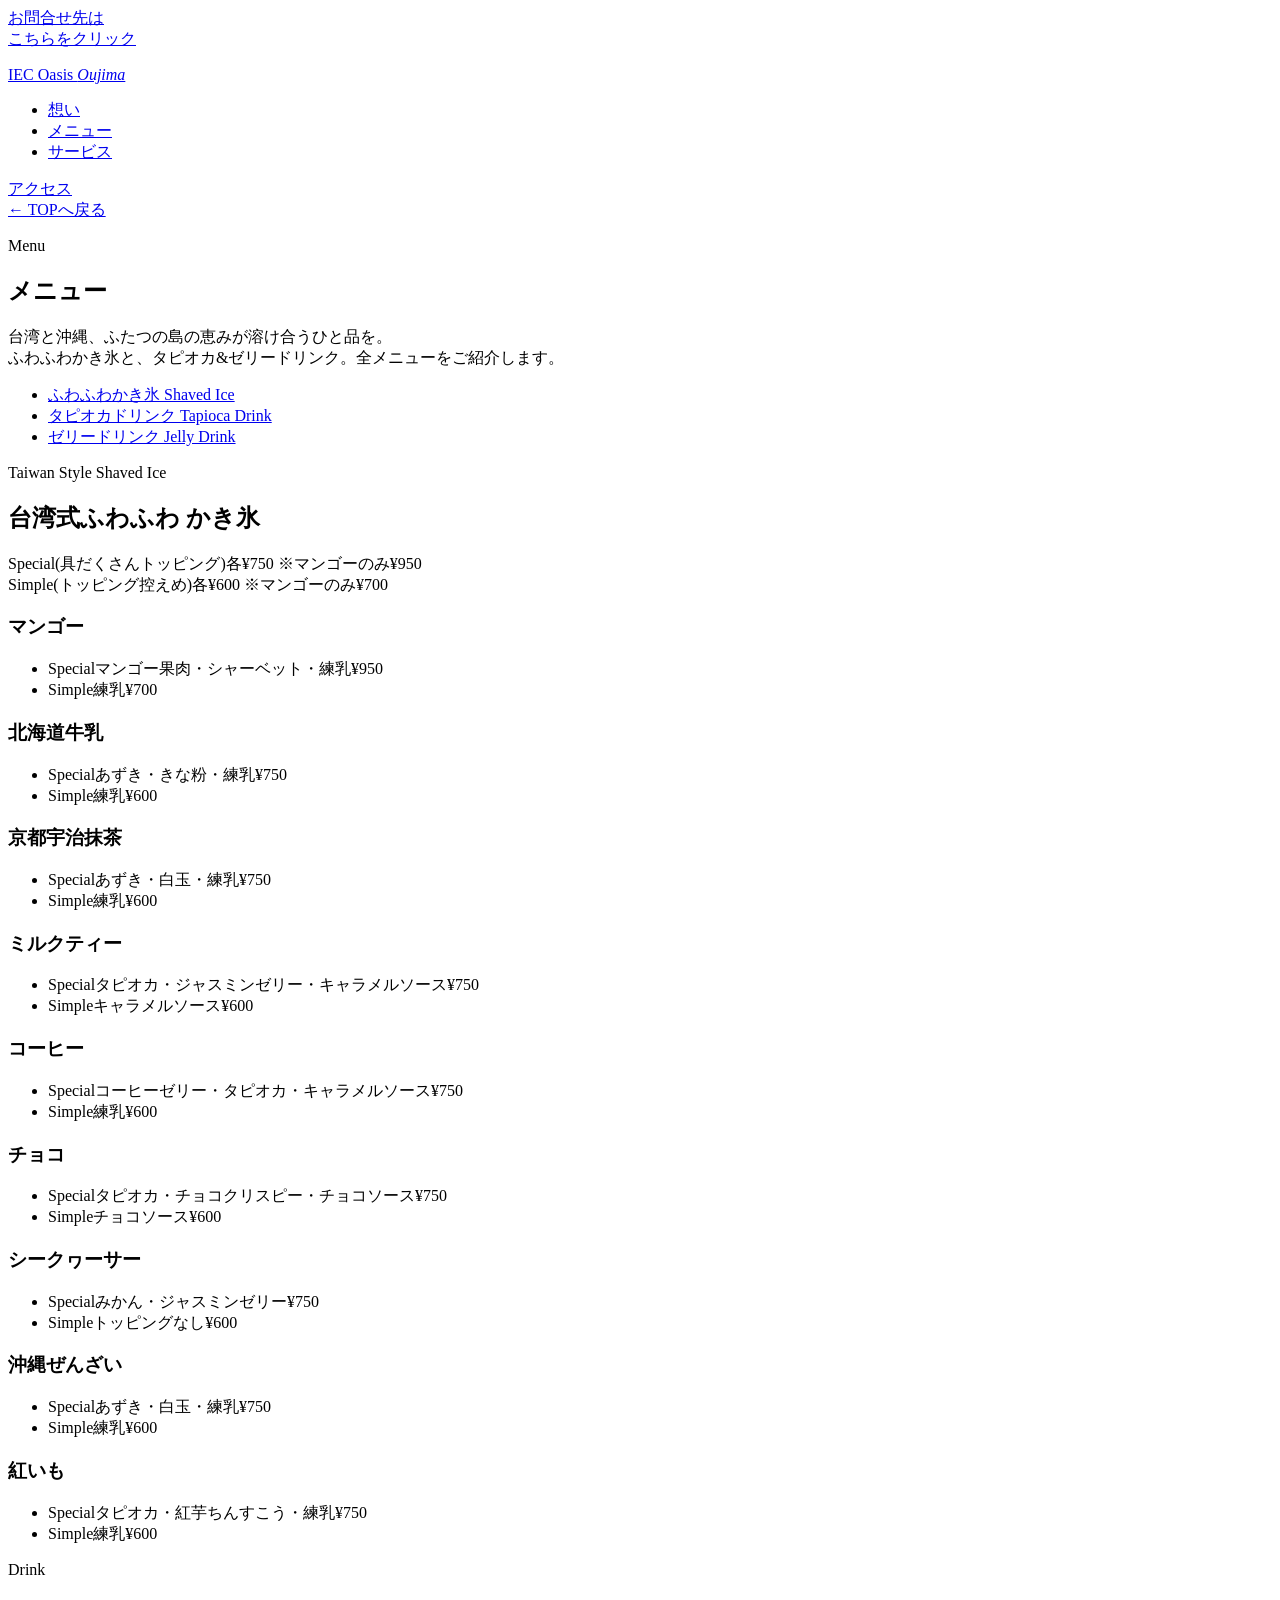
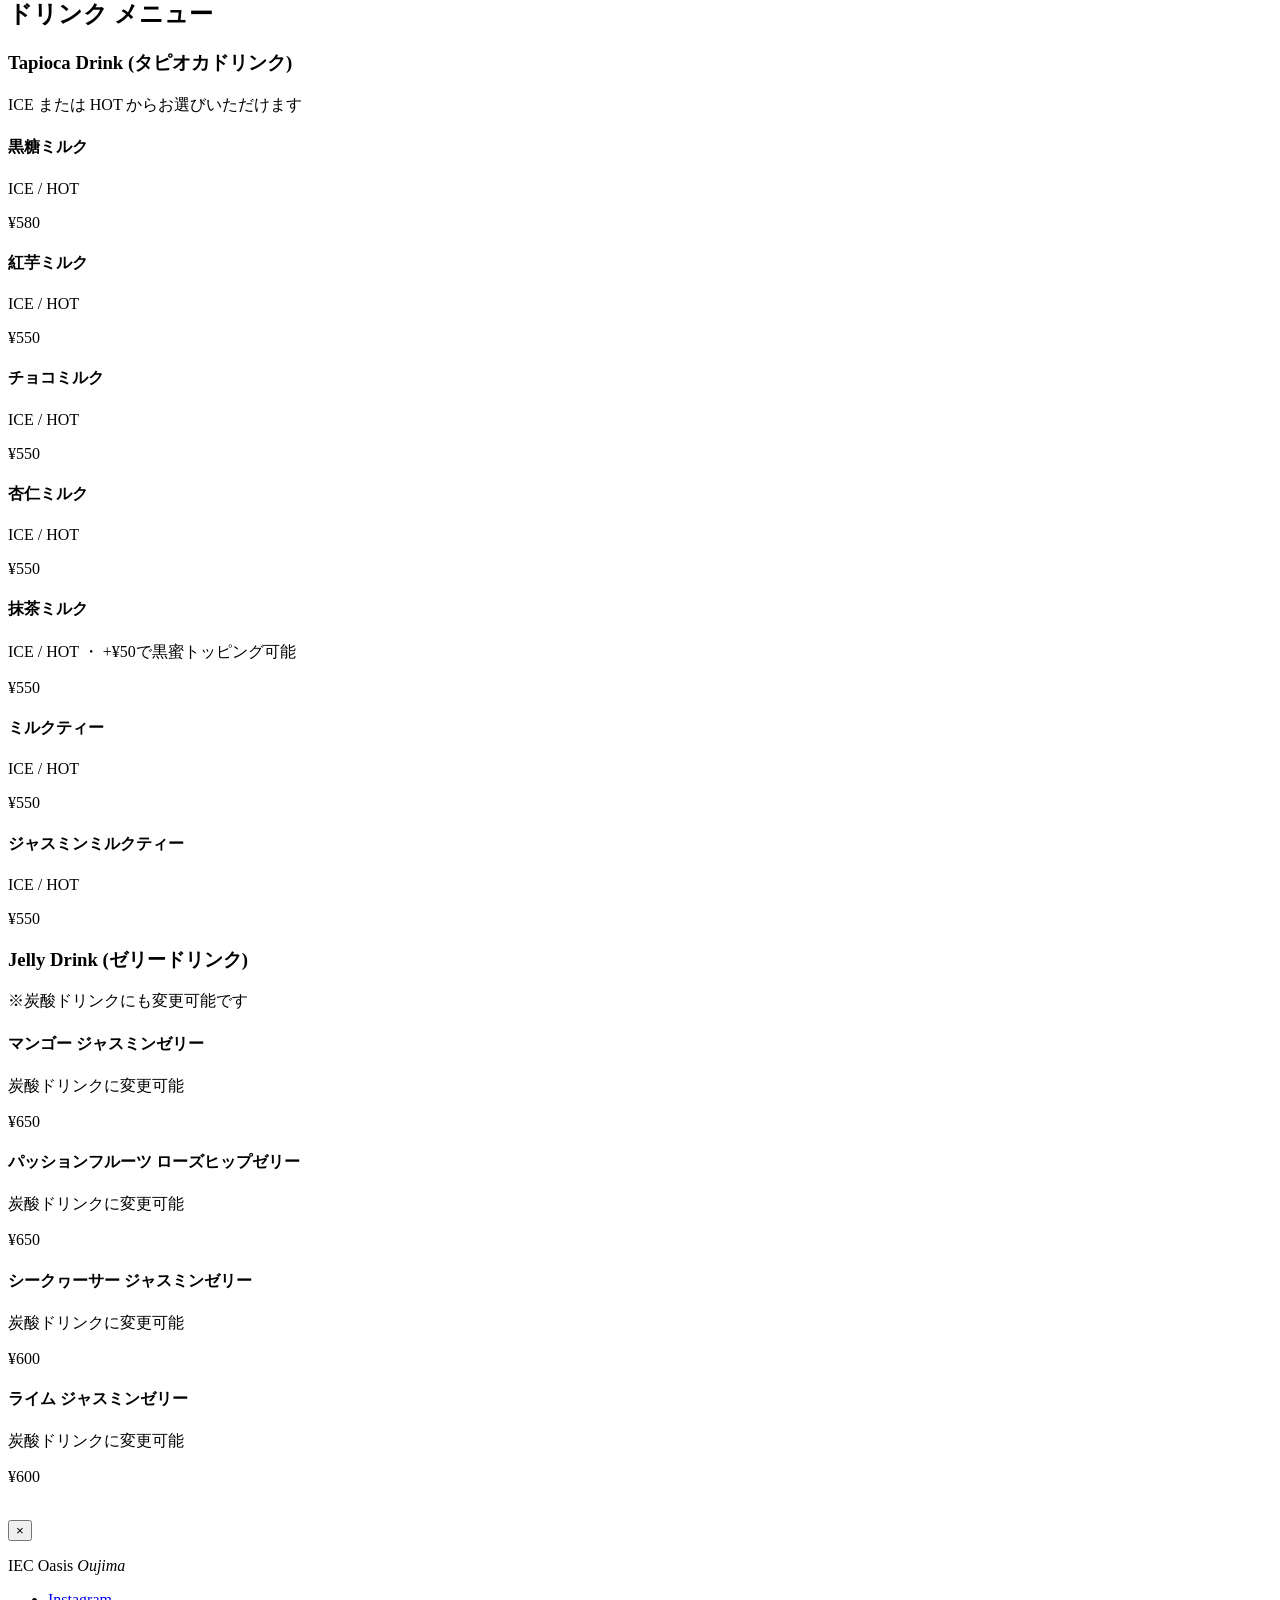
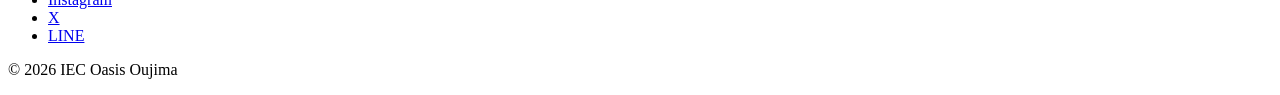
==== menu.html @ 06da4bbe "Add files via upload" ====
<!DOCTYPE html>
<html lang="ja">
<head>
<meta charset="UTF-8">
<meta name="viewport" content="width=device-width, initial-scale=1.0">
<meta name="description" content="台湾式ふわふわかき氷とタピオカ&ゼリードリンクのメニュー一覧。沖縄・奥武島のIEC Oasis Oujimaで、台湾と沖縄の恵みが出会うひと品をお楽しみください。">
<title>メニュー | IEC Oasis Oujima</title>
<link rel="preconnect" href="https://fonts.googleapis.com">
<link rel="preconnect" href="https://fonts.gstatic.com" crossorigin>
<link href="https://fonts.googleapis.com/css2?family=Fraunces:ital,wght@0,400;0,600;1,500&display=swap" rel="stylesheet">
<link rel="stylesheet" href="css/style.css">
</head>
<body class="menu-page">

<a class="contact-float" href="index.html#access">
  <span class="contact-float-line">お問合せ先は<br>こちらをクリック</span>
</a>

<header class="site-header" id="siteHeader">
  <div class="container header-inner">
    <a href="index.html"><p class="logo">IEC Oasis <em>Oujima</em></p></a>
    <nav>
      <ul>
        <li><a href="index.html#concept">想い</a></li>
        <li><a href="menu.html" aria-current="page">メニュー</a></li>
        <li><a href="service.html">サービス</a></li>
      </ul>
    </nav>
    <a class="btn btn-outline nav-cta" href="index.html#access">アクセス</a>
  </div>
</header>

<section class="page-hero">
  <div class="container">
    <a class="back-link" href="index.html">&larr; TOPへ戻る</a>
    <p class="eyebrow center">Menu</p>
    <h1 class="reveal">メニュー</h1>
    <p class="reveal lead-text">台湾と沖縄、ふたつの島の恵みが溶け合うひと品を。<br>ふわふわかき氷と、タピオカ&amp;ゼリードリンク。全メニューをご紹介します。</p>
  </div>
</section>

<aside class="side-menu" id="sideMenu">
  <nav aria-label="メニュー内ナビゲーション">
    <ul>
      <li>
        <a href="#kakigori-menu">
          <span class="side-menu-ja">ふわふわかき氷</span>
          <span class="side-menu-en">Shaved Ice</span>
        </a>
      </li>
      <li>
        <a href="#tapioca-drink">
          <span class="side-menu-ja">タピオカドリンク</span>
          <span class="side-menu-en">Tapioca Drink</span>
        </a>
      </li>
      <li>
        <a href="#jelly-drink">
          <span class="side-menu-ja">ゼリードリンク</span>
          <span class="side-menu-en">Jelly Drink</span>
        </a>
      </li>
    </ul>
  </nav>
</aside>

<section id="kakigori-menu" class="menu">
  <div class="container">
    <p class="eyebrow center">Taiwan Style Shaved Ice</p>
    <h2 class="reveal">台湾式ふわふわ かき氷</h2>
    <p class="reveal menu-lead">Special(具だくさんトッピング)各¥750 ※マンゴーのみ¥950<br>Simple(トッピング控えめ)各¥600 ※マンゴーのみ¥700</p>

    <div class="menu-grid">

      <!-- 画像置き場所: images/ice-menu/img-mango.png -->
      <article class="menu-card reveal">
        <div class="menu-card-image" data-image="images/ice-menu/img-mango.png"></div>
        <div class="menu-card-body">
          <h3>マンゴー</h3>
          <ul class="menu-variant">
            <li><span class="variant-label">Special</span><span class="variant-desc">マンゴー果肉・シャーベット・練乳</span><span class="price">¥950</span></li>
            <li><span class="variant-label">Simple</span><span class="variant-desc">練乳</span><span class="price">¥700</span></li>
          </ul>
        </div>
      </article>

      <!-- 画像置き場所: images/ice-menu/img-hokkaidomilk.png -->
      <article class="menu-card reveal">
        <div class="menu-card-image" data-image="images/ice-menu/img-hokkaidomilk.png"></div>
        <div class="menu-card-body">
          <h3>北海道牛乳</h3>
          <ul class="menu-variant">
            <li><span class="variant-label">Special</span><span class="variant-desc">あずき・きな粉・練乳</span><span class="price">¥750</span></li>
            <li><span class="variant-label">Simple</span><span class="variant-desc">練乳</span><span class="price">¥600</span></li>
          </ul>
        </div>
      </article>

      <!-- 画像置き場所: images/ice-menu/img-maccha.png -->
      <article class="menu-card reveal">
        <div class="menu-card-image" data-image="images/ice-menu/img-maccha.png"></div>
        <div class="menu-card-body">
          <h3>京都宇治抹茶</h3>
          <ul class="menu-variant">
            <li><span class="variant-label">Special</span><span class="variant-desc">あずき・白玉・練乳</span><span class="price">¥750</span></li>
            <li><span class="variant-label">Simple</span><span class="variant-desc">練乳</span><span class="price">¥600</span></li>
          </ul>
        </div>
      </article>

      <!-- 画像置き場所: images/ice-menu/img-milktea.png -->
      <article class="menu-card reveal">
        <div class="menu-card-image" data-image="images/ice-menu/img-milktea.png"></div>
        <div class="menu-card-body">
          <h3>ミルクティー</h3>
          <ul class="menu-variant">
            <li><span class="variant-label">Special</span><span class="variant-desc">タピオカ・ジャスミンゼリー・キャラメルソース</span><span class="price">¥750</span></li>
            <li><span class="variant-label">Simple</span><span class="variant-desc">キャラメルソース</span><span class="price">¥600</span></li>
          </ul>
        </div>
      </article>

      <!-- 画像置き場所: images/ice-menu/img-coffie.png -->
      <article class="menu-card reveal">
        <div class="menu-card-image" data-image="images/ice-menu/img-coffie.png"></div>
        <div class="menu-card-body">
          <h3>コーヒー</h3>
          <ul class="menu-variant">
            <li><span class="variant-label">Special</span><span class="variant-desc">コーヒーゼリー・タピオカ・キャラメルソース</span><span class="price">¥750</span></li>
            <li><span class="variant-label">Simple</span><span class="variant-desc">練乳</span><span class="price">¥600</span></li>
          </ul>
        </div>
      </article>

      <!-- 画像置き場所: images/ice-menu/img-choco.png -->
      <article class="menu-card reveal">
        <div class="menu-card-image" data-image="images/ice-menu/img-choco.png"></div>
        <div class="menu-card-body">
          <h3>チョコ</h3>
          <ul class="menu-variant">
            <li><span class="variant-label">Special</span><span class="variant-desc">タピオカ・チョコクリスピー・チョコソース</span><span class="price">¥750</span></li>
            <li><span class="variant-label">Simple</span><span class="variant-desc">チョコソース</span><span class="price">¥600</span></li>
          </ul>
        </div>
      </article>

      <!-- 画像置き場所: images/ice-menu/img-shiguwasa.png -->
      <article class="menu-card reveal">
        <div class="menu-card-image" data-image="images/ice-menu/img-shiguwasa.png"></div>
        <div class="menu-card-body">
          <h3>シークヮーサー</h3>
          <ul class="menu-variant">
            <li><span class="variant-label">Special</span><span class="variant-desc">みかん・ジャスミンゼリー</span><span class="price">¥750</span></li>
            <li><span class="variant-label">Simple</span><span class="variant-desc">トッピングなし</span><span class="price">¥600</span></li>
          </ul>
        </div>
      </article>

      <!-- 画像置き場所: images/ice-menu/img-azuki.png -->
      <article class="menu-card reveal">
        <div class="menu-card-image" data-image="images/ice-menu/img-azuki.png"></div>
        <div class="menu-card-body">
          <h3>沖縄ぜんざい</h3>
          <ul class="menu-variant">
            <li><span class="variant-label">Special</span><span class="variant-desc">あずき・白玉・練乳</span><span class="price">¥750</span></li>
            <li><span class="variant-label">Simple</span><span class="variant-desc">練乳</span><span class="price">¥600</span></li>
          </ul>
        </div>
      </article>

      <!-- 画像置き場所: images/ice-menu/img-beniimo.png -->
      <article class="menu-card reveal">
        <div class="menu-card-image" data-image="images/ice-menu/img-beniimo.png"></div>
        <div class="menu-card-body">
          <h3>紅いも</h3>
          <ul class="menu-variant">
            <li><span class="variant-label">Special</span><span class="variant-desc">タピオカ・紅芋ちんすこう・練乳</span><span class="price">¥750</span></li>
            <li><span class="variant-label">Simple</span><span class="variant-desc">練乳</span><span class="price">¥600</span></li>
          </ul>
        </div>
      </article>

    </div>
  </div>
</section>

<section id="drink-menu" class="drink-menu">
  <div class="container">
    <p class="eyebrow center">Drink</p>
    <h2 class="reveal">ドリンク メニュー</h2>

    <div id="tapioca-drink" class="menu-subsection">
    <h3 class="menu-subhead reveal">Tapioca Drink <span class="menu-subhead-sub">(タピオカドリンク)</span></h3>
    <p class="menu-subnote">ICE または HOT からお選びいただけます</p>
    <div class="menu-grid">

      <!-- 画像置き場所: images/drink-menu/kokutou-milk.JPG -->
      <article class="menu-card reveal">
        <div class="menu-card-image" data-image="images/drink-menu/kokutou-milk.JPG"></div>
        <div class="menu-card-body">
          <h4>黒糖ミルク</h4>
          <p class="menu-desc">ICE / HOT</p>
          <p class="price">¥580</p>
        </div>
      </article>

      <!-- 画像置き場所: images/drink-menu/beniimo-milk.JPG -->
      <article class="menu-card reveal">
        <div class="menu-card-image" data-image="images/drink-menu/beniimo-milk.JPG"></div>
        <div class="menu-card-body">
          <h4>紅芋ミルク</h4>
          <p class="menu-desc">ICE / HOT</p>
          <p class="price">¥550</p>
        </div>
      </article>

      <!-- 画像置き場所: images/drink-menu/choco-milk.JPG -->
      <article class="menu-card reveal">
        <div class="menu-card-image" data-image="images/drink-menu/choco-milk.JPG"></div>
        <div class="menu-card-body">
          <h4>チョコミルク</h4>
          <p class="menu-desc">ICE / HOT</p>
          <p class="price">¥550</p>
        </div>
      </article>

      <!-- 画像置き場所: images/drink-menu/annin-milk.JPG -->
      <article class="menu-card reveal">
        <div class="menu-card-image" data-image="images/drink-menu/annin-milk.JPG"></div>
        <div class="menu-card-body">
          <h4>杏仁ミルク</h4>
          <p class="menu-desc">ICE / HOT</p>
          <p class="price">¥550</p>
        </div>
      </article>

      <!-- 画像置き場所: images/drink-menu/maccha-milk.JPG -->
      <article class="menu-card reveal">
        <div class="menu-card-image" data-image="images/drink-menu/maccha-milk.JPG"></div>
        <div class="menu-card-body">
          <h4>抹茶ミルク</h4>
          <p class="menu-desc">ICE / HOT ・ +¥50で黒蜜トッピング可能</p>
          <p class="price">¥550</p>
        </div>
      </article>

      <!-- 画像置き場所: images/drink-menu/milk-tea.JPG -->
      <article class="menu-card reveal">
        <div class="menu-card-image" data-image="images/drink-menu/milk-tea.JPG"></div>
        <div class="menu-card-body">
          <h4>ミルクティー</h4>
          <p class="menu-desc">ICE / HOT</p>
          <p class="price">¥550</p>
        </div>
      </article>

      <!-- 画像置き場所: images/drink-menu/jasumin-milk.JPG -->
      <article class="menu-card reveal">
        <div class="menu-card-image" data-image="images/drink-menu/jasumin-milk.JPG"></div>
        <div class="menu-card-body">
          <h4>ジャスミンミルクティー</h4>
          <p class="menu-desc">ICE / HOT</p>
          <p class="price">¥550</p>
        </div>
      </article>

    </div>
    </div>

    <div id="jelly-drink" class="menu-subsection">
    <h3 class="menu-subhead reveal">Jelly Drink <span class="menu-subhead-sub">(ゼリードリンク)</span></h3>
    <p class="menu-subnote">※炭酸ドリンクにも変更可能です</p>
    <div class="menu-grid">

      <!-- 画像置き場所: images/drink-menu/mango-jelly.JPG -->
      <article class="menu-card reveal">
        <div class="menu-card-image" data-image="images/drink-menu/mango-jelly.JPG"></div>
        <div class="menu-card-body">
          <h4>マンゴー ジャスミンゼリー</h4>
          <p class="menu-desc">炭酸ドリンクに変更可能</p>
          <p class="price">¥650</p>
        </div>
      </article>

      <!-- 画像置き場所: images/drink-menu/passyon-jelly.JPG -->
      <article class="menu-card reveal">
        <div class="menu-card-image" data-image="images/drink-menu/passyon-jelly.JPG"></div>
        <div class="menu-card-body">
          <h4>パッションフルーツ ローズヒップゼリー</h4>
          <p class="menu-desc">炭酸ドリンクに変更可能</p>
          <p class="price">¥650</p>
        </div>
      </article>

      <!-- 画像置き場所: images/drink-menu/shiquwasa-jelly.JPG -->
      <article class="menu-card reveal">
        <div class="menu-card-image" data-image="images/drink-menu/shiquwasa-jelly.JPG"></div>
        <div class="menu-card-body">
          <h4>シークヮーサー ジャスミンゼリー</h4>
          <p class="menu-desc">炭酸ドリンクに変更可能</p>
          <p class="price">¥600</p>
        </div>
      </article>

      <!-- 画像置き場所: images/drink-menu/raimu-jelly.JPG -->
      <article class="menu-card reveal">
        <div class="menu-card-image" data-image="images/drink-menu/raimu-jelly.JPG"></div>
        <div class="menu-card-body">
          <h4>ライム ジャスミンゼリー</h4>
          <p class="menu-desc">炭酸ドリンクに変更可能</p>
          <p class="price">¥600</p>
        </div>
      </article>

    </div>
    </div>
  </div>
</section>

<img class="page-decor" src="images/bg/bg-haike2.png" alt="" aria-hidden="true">

<div class="lightbox" id="menuLightbox">
  <button class="lightbox-close" id="menuLightboxClose" aria-label="閉じる">&times;</button>
  <img class="lightbox-img" id="menuLightboxImg" src="" alt="">
</div>

<footer class="site-footer">
  <div class="container footer-inner">
    <p class="logo">IEC Oasis <em>Oujima</em></p>
    <ul class="footer-social">
      <li><a href="#">Instagram</a></li>
      <li><a href="#">X</a></li>
      <li><a href="#">LINE</a></li>
    </ul>
    <p class="copyright">&copy; 2026 IEC Oasis Oujima</p>
  </div>
</footer>

<script src="js/script.js"></script>
</body>
</html>
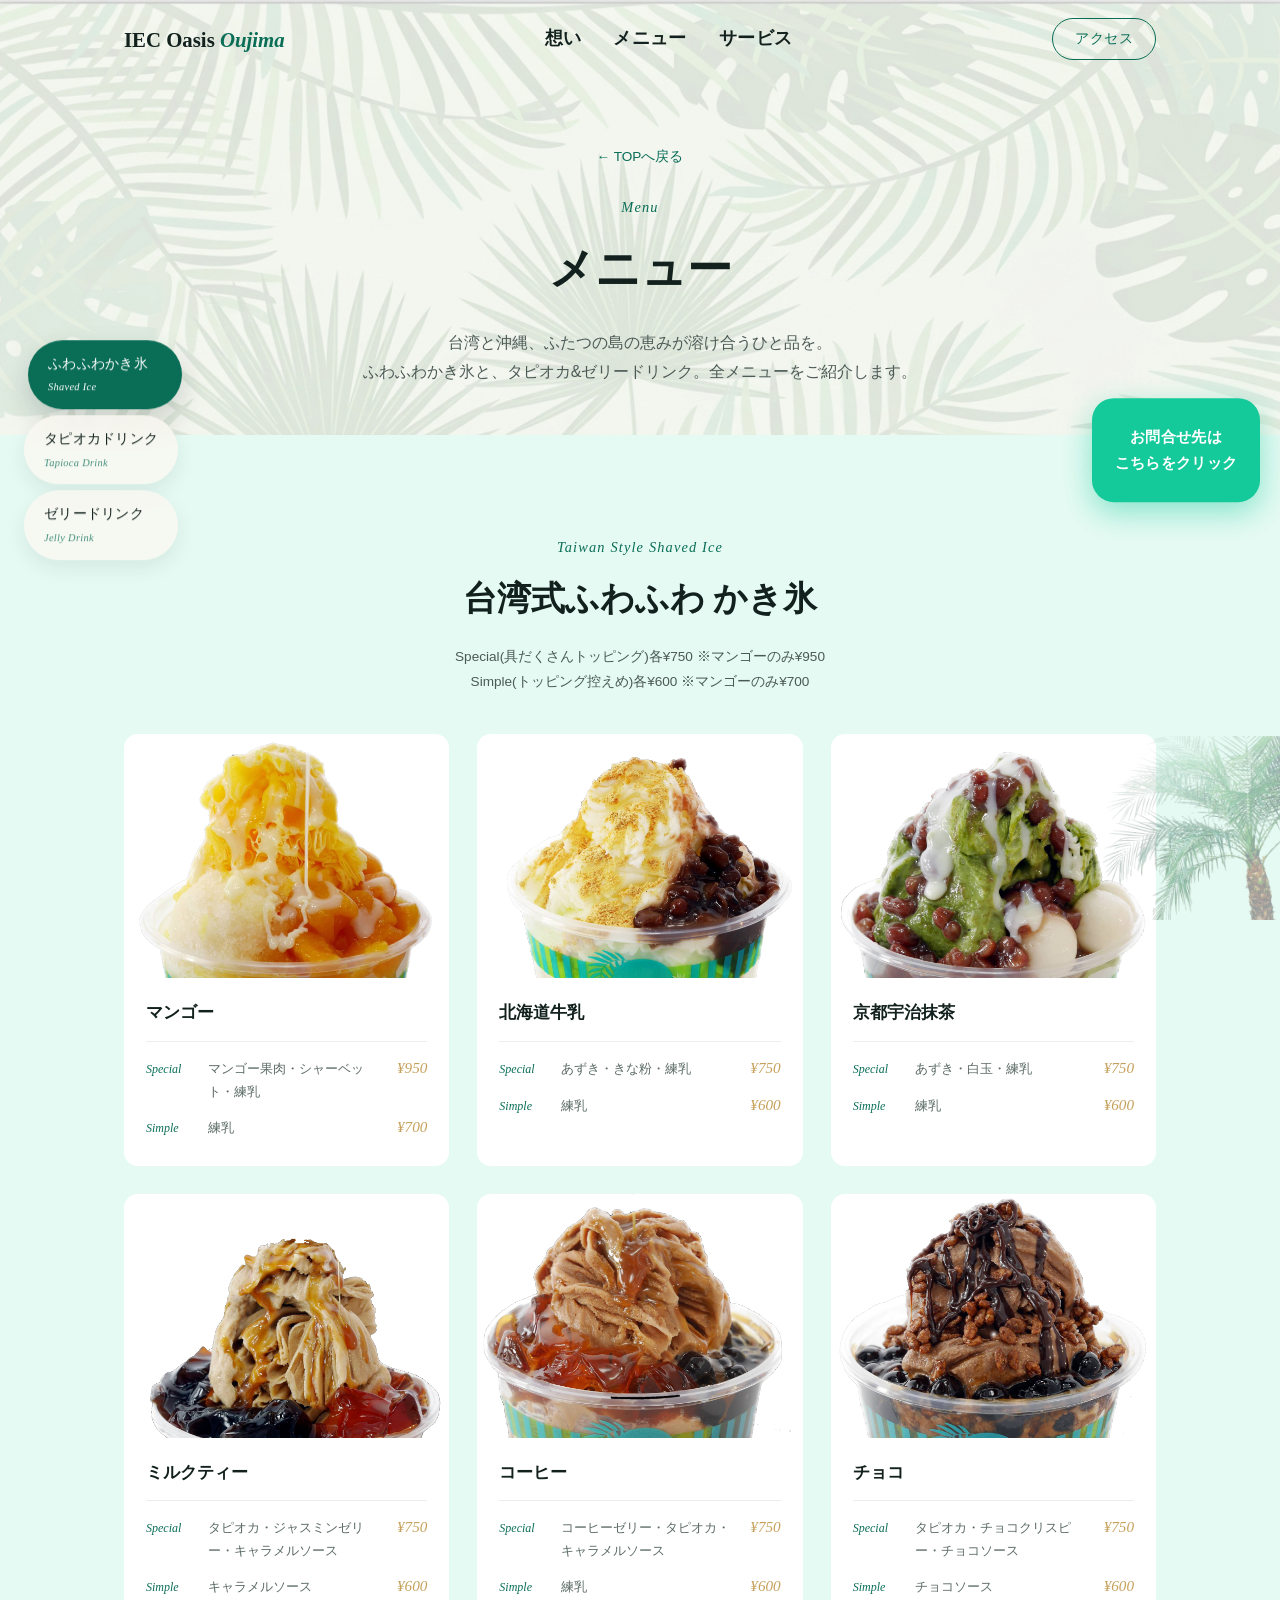
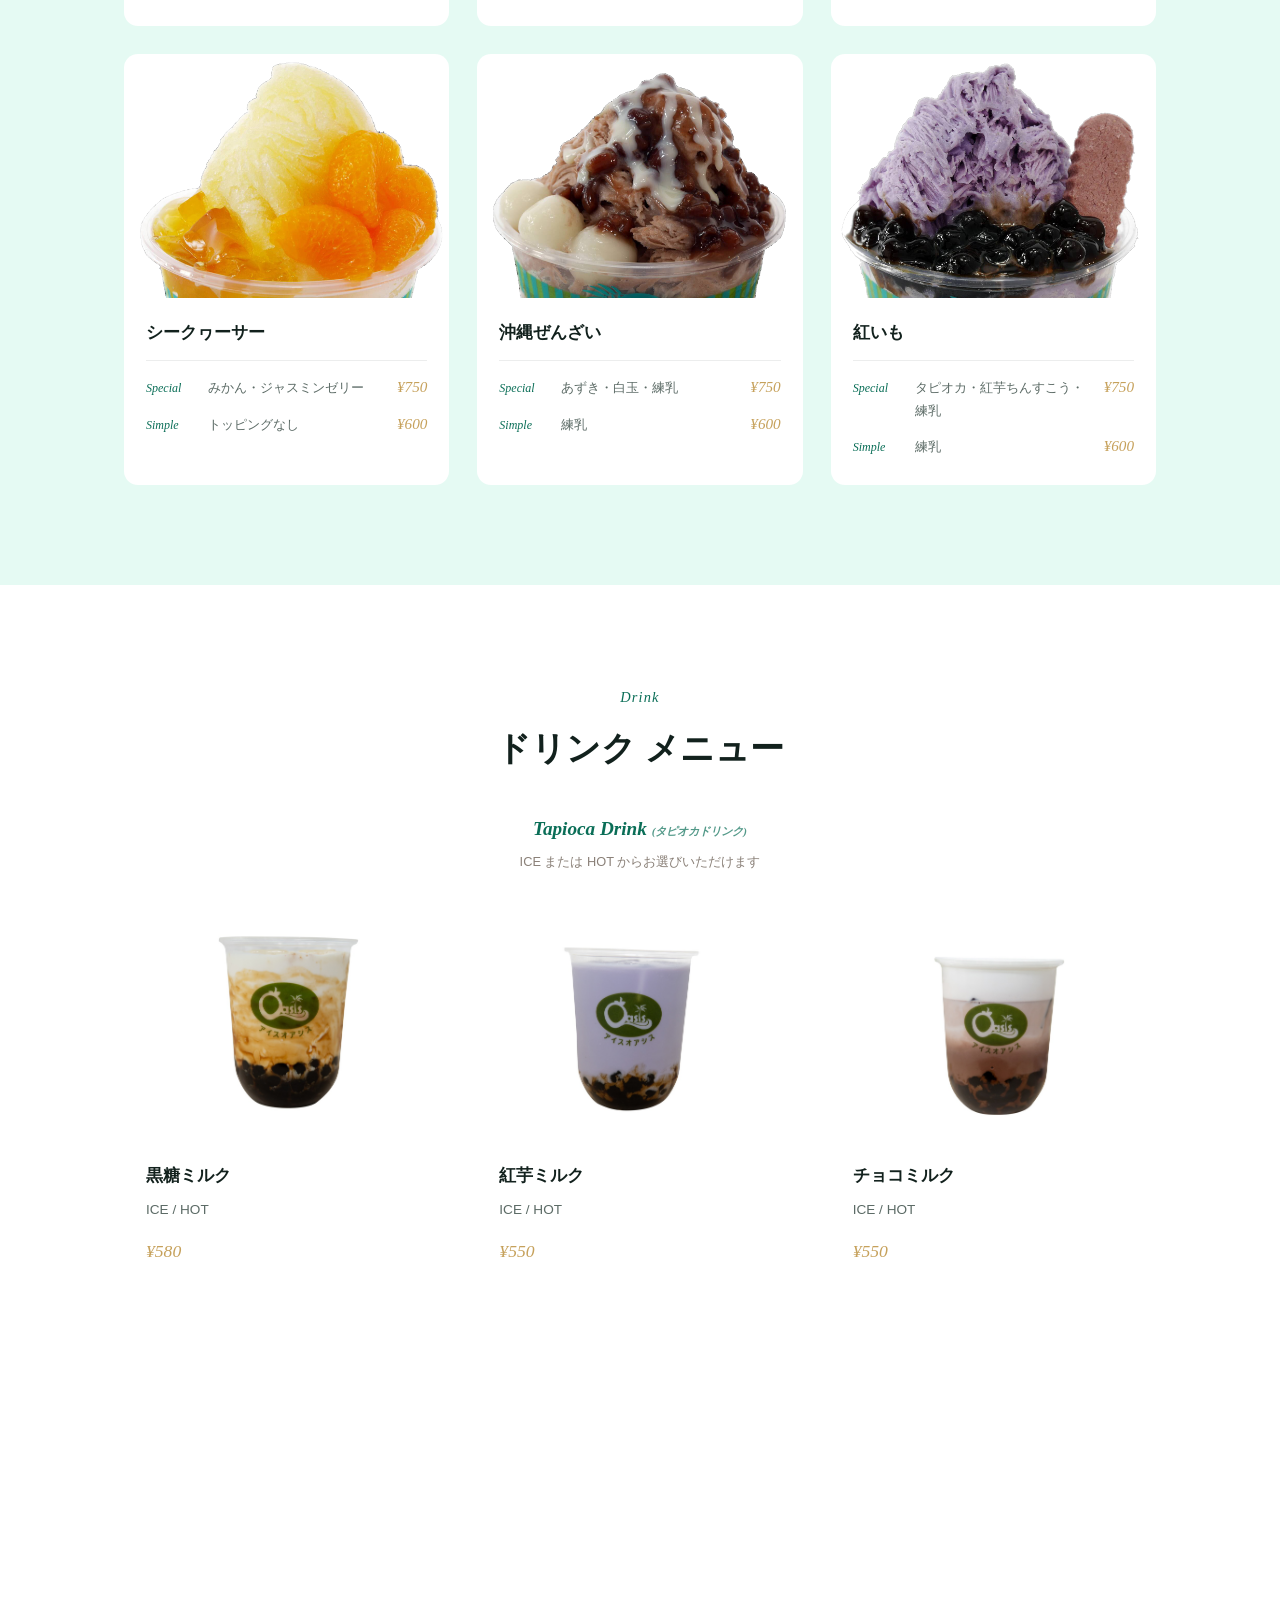
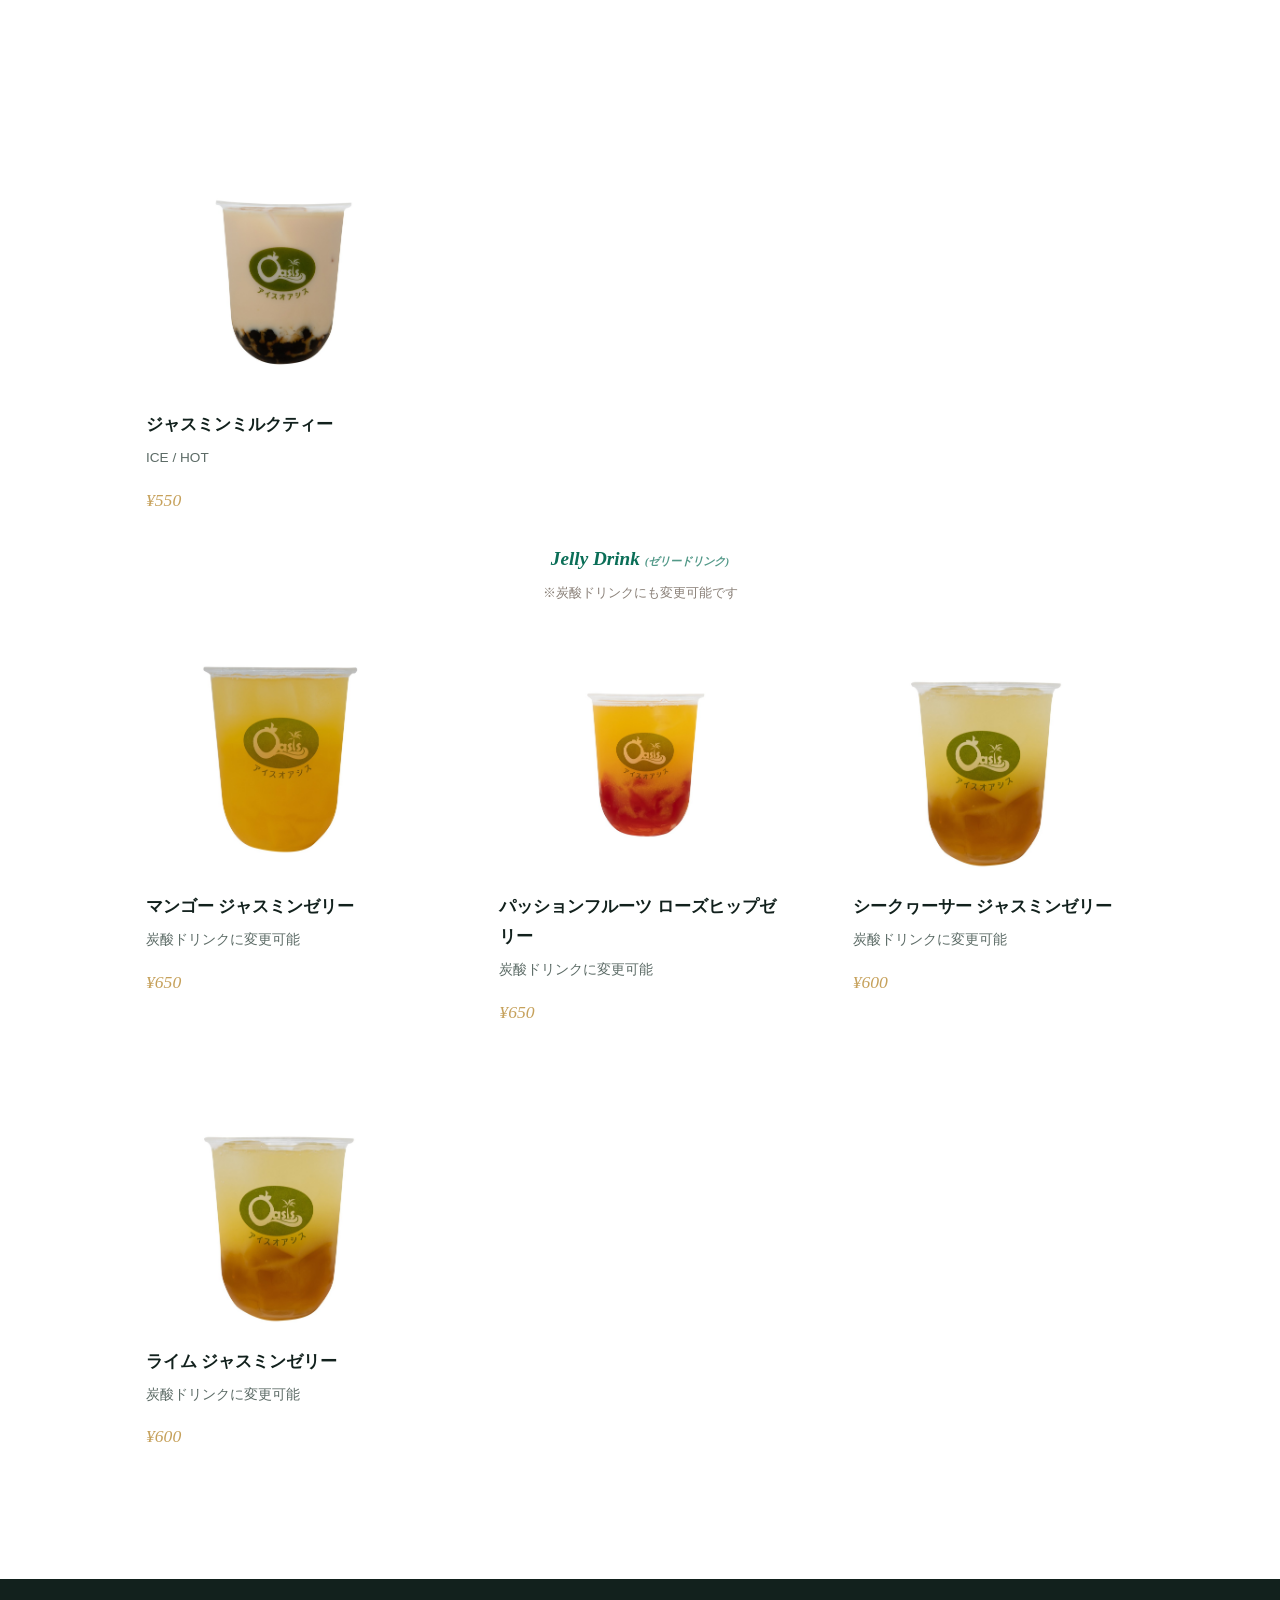
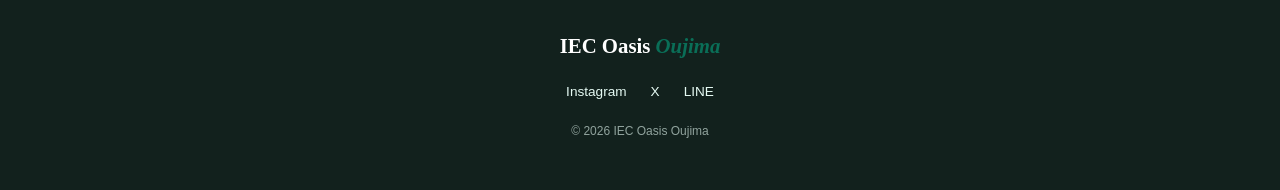
==== commit 68ab53df: "スマホ用ハンバーガーメニューを追加してヘッダーのレスポンシブ表示を修正 スマホ幅でナビが折り返して大きく表示される問題を解消するため、640px以下でハンバーガーアイコン+全画面オーバーレイのナビに切" ====
--- a/menu.html
+++ b/menu.html
@@ -19,11 +19,15 @@
 <header class="site-header" id="siteHeader">
   <div class="container header-inner">
     <a href="index.html"><p class="logo">IEC Oasis <em>Oujima</em></p></a>
-    <nav>
+    <button class="nav-toggle" id="navToggle" type="button" aria-label="メニューを開く" aria-expanded="false" aria-controls="siteNav">
+      <span></span><span></span><span></span>
+    </button>
+    <nav id="siteNav">
       <ul>
         <li><a href="index.html#concept">想い</a></li>
         <li><a href="menu.html" aria-current="page">メニュー</a></li>
         <li><a href="service.html">サービス</a></li>
+        <li class="nav-cta-item"><a class="btn btn-solid" href="index.html#access">アクセス</a></li>
       </ul>
     </nav>
     <a class="btn btn-outline nav-cta" href="index.html#access">アクセス</a>
--- a/css/style.css
+++ b/css/style.css
@@ -0,0 +1,1158 @@
+/* ===== 基本設定(奥武島の明るいエメラルドグリーン) ===== */
+:root {
+  --color-emerald: #14c99a;
+  --color-emerald-dark: #0a6e57;
+  --color-emerald-pale: #e5faf3;
+  --color-ink: #12211d;
+  --color-cream: #faf7f1;
+  --color-gold: #c6a15b;
+
+  --font-display: "Fraunces", "Yu Mincho", "Hiragino Mincho ProN", serif;
+  --font-body: "Hiragino Kaku Gothic ProN", "Yu Gothic", sans-serif;
+}
+
+* {
+  margin: 0;
+  padding: 0;
+  box-sizing: border-box;
+}
+
+html {
+  scroll-behavior: smooth;
+}
+
+body {
+  font-family: var(--font-body);
+  color: var(--color-ink);
+  background-color: var(--color-cream);
+  background-image: url("../images/bg/bg-haikei.jpeg");
+  background-repeat: no-repeat;
+  background-position: center top;
+  background-size: cover;
+  background-attachment: fixed;
+  line-height: 1.8;
+  overflow-x: hidden;
+}
+
+a {
+  color: inherit;
+  text-decoration: none;
+}
+
+ul {
+  list-style: none;
+}
+
+.container {
+  max-width: 1080px;
+  margin: 0 auto;
+  padding: 0 24px;
+}
+
+.eyebrow {
+  font-family: var(--font-display);
+  font-style: italic;
+  color: var(--color-emerald-dark);
+  letter-spacing: 0.08em;
+  font-size: 0.9rem;
+  margin-bottom: 8px;
+}
+
+.eyebrow.center {
+  text-align: center;
+}
+
+h2 {
+  font-family: var(--font-display);
+  font-weight: 600;
+  font-size: 2.1rem;
+  margin-bottom: 32px;
+  color: var(--color-ink);
+}
+
+.menu h2,
+.services-teaser h2,
+.drink-menu h2 {
+  text-align: center;
+}
+
+/* ===== ボタン ===== */
+.btn {
+  display: inline-block;
+  padding: 12px 30px;
+  border-radius: 999px;
+  font-size: 0.95rem;
+  letter-spacing: 0.03em;
+  transition: transform 0.25s ease, box-shadow 0.25s ease, background-color 0.25s ease, color 0.25s ease;
+}
+
+.btn-solid {
+  background-color: var(--color-emerald);
+  color: #fff;
+  box-shadow: 0 8px 24px rgba(20, 201, 154, 0.35);
+}
+
+.btn-solid:hover {
+  transform: translateY(-2px);
+  box-shadow: 0 12px 28px rgba(20, 201, 154, 0.45);
+}
+
+.btn-outline {
+  border: 1px solid var(--color-emerald-dark);
+  color: var(--color-emerald-dark);
+}
+
+.btn-outline:hover {
+  background-color: var(--color-emerald-dark);
+  color: #fff;
+}
+
+/* ===== ヘッダー ===== */
+.site-header {
+  position: sticky;
+  top: 0;
+  background-color: transparent;
+  z-index: 20;
+  transition: background-color 0.3s ease, box-shadow 0.3s ease;
+}
+
+.site-header.is-scrolled {
+  background-color: rgba(250, 247, 241, 0.92);
+  backdrop-filter: blur(8px);
+  box-shadow: 0 4px 20px rgba(18, 33, 29, 0.06);
+}
+
+.header-inner {
+  display: flex;
+  justify-content: space-between;
+  align-items: center;
+  padding-top: 18px;
+  padding-bottom: 18px;
+  gap: 24px;
+}
+
+.logo {
+  font-family: var(--font-display);
+  font-weight: 600;
+  font-size: 1.3rem;
+  color: var(--color-ink);
+}
+
+.logo em {
+  color: var(--color-emerald-dark);
+  font-style: italic;
+}
+
+.site-header nav {
+  flex: 1;
+}
+
+.site-header nav ul {
+  display: flex;
+  justify-content: center;
+  gap: 32px;
+}
+
+.site-header nav a {
+  position: relative;
+  display: inline-block;
+  font-size: 1.1rem;
+  font-weight: 700;
+  letter-spacing: 0.02em;
+  transition: transform 0.2s ease, color 0.2s ease;
+}
+
+.site-header nav a::after {
+  content: "";
+  position: absolute;
+  left: 0;
+  bottom: -4px;
+  width: 0;
+  height: 2px;
+  border-radius: 2px;
+  background-color: var(--color-emerald-dark);
+  transition: width 0.25s ease;
+}
+
+.site-header nav a:hover {
+  color: var(--color-emerald-dark);
+  transform: translateY(-2px) scale(1.06);
+}
+
+.site-header nav a:hover::after {
+  width: 100%;
+}
+
+.nav-cta {
+  padding: 8px 22px;
+  font-size: 0.85rem;
+}
+
+.nav-toggle {
+  display: none;
+}
+
+.nav-cta-item {
+  display: none;
+}
+
+/* ===== ヒーロー ===== */
+.hero {
+  position: relative;
+  min-height: 88vh;
+  min-height: 88svh;
+  display: flex;
+  align-items: center;
+  justify-content: center;
+  text-align: center;
+  overflow: hidden;
+  background: linear-gradient(165deg, var(--color-ink) 0%, var(--color-emerald-dark) 55%, var(--color-emerald) 130%);
+  color: #fff;
+}
+
+.hero-slider {
+  position: absolute;
+  inset: 0;
+  z-index: 0;
+}
+
+.hero-slide {
+  position: absolute;
+  inset: 0;
+  background-size: cover;
+  background-position: center;
+  opacity: 0;
+  transition: opacity 1.2s ease;
+}
+
+.hero-slide.is-active {
+  opacity: 1;
+}
+
+.hero-overlay {
+  position: absolute;
+  inset: 0;
+  background: linear-gradient(165deg, rgba(18, 33, 29, 0.75) 0%, rgba(15, 92, 74, 0.7) 55%, rgba(20, 130, 104, 0.6) 130%);
+  z-index: 1;
+}
+
+.hero-glow {
+  position: absolute;
+  border-radius: 50%;
+  filter: blur(60px);
+  opacity: 0.45;
+  z-index: 2;
+}
+
+.glow-1 {
+  width: 420px;
+  height: 420px;
+  background: var(--color-emerald);
+  top: -120px;
+  right: -100px;
+  animation: drift 12s ease-in-out infinite alternate;
+}
+
+.glow-2 {
+  width: 320px;
+  height: 320px;
+  background: var(--color-gold);
+  bottom: -100px;
+  left: -80px;
+  opacity: 0.25;
+  animation: drift 14s ease-in-out infinite alternate-reverse;
+}
+
+@keyframes drift {
+  from { transform: translate(0, 0); }
+  to { transform: translate(30px, 30px); }
+}
+
+.hero-inner {
+  position: relative;
+  z-index: 3;
+}
+
+.hero .eyebrow {
+  color: var(--color-emerald-pale);
+  opacity: 0.9;
+}
+
+.hero h1 {
+  font-family: var(--font-display);
+  font-weight: 400;
+  font-size: clamp(2.6rem, 6vw, 4.2rem);
+  margin: 12px 0 20px;
+}
+
+.hero h1 em {
+  font-style: italic;
+  font-weight: 600;
+  color: var(--color-emerald-pale);
+}
+
+.hero .catch {
+  font-size: 1.05rem;
+  max-width: 480px;
+  margin: 0 auto 36px;
+  opacity: 0.92;
+}
+
+.scroll-cue {
+  position: absolute;
+  bottom: 32px;
+  left: 50%;
+  transform: translateX(-50%);
+  z-index: 3;
+}
+
+.scroll-cue span {
+  display: block;
+  width: 1px;
+  height: 48px;
+  background: linear-gradient(#fff, transparent);
+  animation: cue 1.8s ease-in-out infinite;
+}
+
+@keyframes cue {
+  0% { transform: scaleY(0); transform-origin: top; opacity: 0; }
+  40% { transform: scaleY(1); transform-origin: top; opacity: 1; }
+  60% { transform: scaleY(1); transform-origin: bottom; opacity: 1; }
+  100% { transform: scaleY(0); transform-origin: bottom; opacity: 0; }
+}
+
+/* ===== 各セクション共通 ===== */
+section {
+  padding: 100px 0;
+}
+
+/* ===== スクロールリビール ===== */
+.reveal {
+  opacity: 0;
+  transform: translateY(24px);
+  transition: opacity 0.7s ease, transform 0.7s ease;
+}
+
+.reveal.is-visible {
+  opacity: 1;
+  transform: translateY(0);
+}
+
+/* ===== こだわり ===== */
+.concept-inner {
+  display: grid;
+  grid-template-columns: 1fr 1fr;
+  gap: 56px;
+  align-items: center;
+}
+
+.concept-image {
+  aspect-ratio: 4 / 5;
+  border-radius: 16px;
+  background: linear-gradient(150deg, var(--color-emerald-pale), var(--color-emerald) 120%);
+  background-size: cover;
+  background-position: center;
+}
+
+.concept-text p {
+  max-width: 460px;
+}
+
+/* ===== メニュー ===== */
+.menu {
+  background-color: var(--color-emerald-pale);
+}
+
+.menu-filter {
+  display: flex;
+  justify-content: center;
+  gap: 12px;
+  margin-bottom: 48px;
+  flex-wrap: wrap;
+}
+
+.filter-btn {
+  padding: 8px 20px;
+  border-radius: 999px;
+  border: 1px solid var(--color-emerald-dark);
+  background: transparent;
+  color: var(--color-emerald-dark);
+  font-family: var(--font-body);
+  font-size: 0.85rem;
+  cursor: pointer;
+  transition: background-color 0.25s ease, color 0.25s ease;
+}
+
+.filter-btn.is-active,
+.filter-btn:hover {
+  background-color: var(--color-emerald-dark);
+  color: #fff;
+}
+
+.menu-grid {
+  display: grid;
+  grid-template-columns: repeat(3, 1fr);
+  gap: 28px;
+}
+
+.menu-card {
+  background-color: #fff;
+  border-radius: 14px;
+  overflow: hidden;
+  transition: transform 0.3s ease, box-shadow 0.3s ease;
+}
+
+.menu-card.is-hidden {
+  display: none;
+}
+
+.menu-card:hover {
+  transform: translateY(-6px);
+  box-shadow: 0 20px 40px rgba(18, 33, 29, 0.12);
+}
+
+.menu-card-image {
+  aspect-ratio: 4 / 3;
+  background: linear-gradient(150deg, var(--color-emerald), var(--color-emerald-dark));
+  background-size: cover;
+  background-position: top center;
+}
+
+.menu-card-image.is-clickable {
+  cursor: pointer;
+}
+
+.menu-card-body {
+  padding: 20px 22px 26px;
+}
+
+.menu-card-body h3,
+.menu-card-body h4 {
+  font-family: var(--font-display);
+  font-weight: 600;
+  font-size: 1.05rem;
+  margin-bottom: 6px;
+}
+
+.menu-desc {
+  font-size: 0.85rem;
+  color: #5c6b66;
+  margin-bottom: 14px;
+}
+
+.price {
+  font-family: var(--font-display);
+  font-style: italic;
+  color: var(--color-gold);
+  font-size: 1.1rem;
+}
+
+.menu-teaser-grid {
+  display: grid;
+  grid-template-columns: repeat(3, 1fr);
+  gap: 24px;
+  margin: 40px 0 44px;
+}
+
+.menu-teaser-item {
+  display: block;
+  background-color: #fff;
+  border-radius: 14px;
+  overflow: hidden;
+  text-align: center;
+  box-shadow: 0 8px 20px rgba(18, 33, 29, 0.08);
+  transition: transform 0.3s ease, box-shadow 0.3s ease;
+}
+
+.menu-teaser-item:hover {
+  transform: translateY(-6px);
+  box-shadow: 0 20px 40px rgba(18, 33, 29, 0.12);
+}
+
+.menu-teaser-item .menu-card-image {
+  aspect-ratio: 4 / 3;
+}
+
+.menu-teaser-label {
+  display: block;
+  padding: 16px 12px 20px;
+}
+
+.menu-teaser-ja {
+  display: block;
+  font-size: 0.9rem;
+  letter-spacing: 0.02em;
+  color: var(--color-ink);
+}
+
+.menu-teaser-en {
+  display: block;
+  font-family: var(--font-display);
+  font-style: italic;
+  font-size: 0.7rem;
+  letter-spacing: 0.03em;
+  color: var(--color-emerald-dark);
+  opacity: 0.75;
+  margin-top: 2px;
+}
+
+/* ===== メニューページ 共通 ===== */
+.page-hero {
+  padding-top: 64px;
+  padding-bottom: 48px;
+  text-align: center;
+}
+
+.page-hero .back-link {
+  display: inline-block;
+  margin-bottom: 24px;
+  font-size: 0.85rem;
+  color: var(--color-emerald-dark);
+  border-bottom: 1px solid transparent;
+  transition: border-color 0.25s ease;
+}
+
+.page-hero .back-link:hover {
+  border-color: var(--color-emerald-dark);
+}
+
+.page-hero h1 {
+  font-family: var(--font-display);
+  font-weight: 600;
+  font-size: clamp(2rem, 5vw, 2.8rem);
+  margin: 8px 0 20px;
+  color: var(--color-ink);
+}
+
+.page-hero .lead-text {
+  max-width: 560px;
+  margin: 0 auto;
+  color: #4c5a56;
+}
+
+.menu-lead {
+  text-align: center;
+  max-width: 520px;
+  margin: -16px auto 40px;
+  font-size: 0.85rem;
+  color: #4c5a56;
+}
+
+/* TOPページ メニュー紹介(ティザー) */
+.menu-teaser-inner {
+  text-align: center;
+}
+
+.menu-teaser-inner .lead-text {
+  max-width: 560px;
+  margin: 0 auto 32px;
+  color: #4c5a56;
+}
+
+/* かき氷カード: Special / Simple */
+.menu-variant {
+  border-top: 1px solid rgba(18, 33, 29, 0.08);
+  margin-top: 12px;
+  padding-top: 12px;
+}
+
+.menu-variant li {
+  display: flex;
+  align-items: baseline;
+  justify-content: space-between;
+  gap: 10px;
+  margin-bottom: 10px;
+}
+
+.menu-variant li:last-child {
+  margin-bottom: 0;
+}
+
+.variant-label {
+  flex-shrink: 0;
+  font-family: var(--font-display);
+  font-style: italic;
+  font-size: 0.75rem;
+  color: var(--color-emerald-dark);
+  min-width: 52px;
+}
+
+.variant-desc {
+  flex: 1;
+  font-size: 0.8rem;
+  color: #5c6b66;
+}
+
+.menu-variant .price {
+  font-size: 0.95rem;
+}
+
+/* ドリンクメニュー セクション */
+.drink-menu {
+  background-color: #fff;
+}
+
+.menu-subhead {
+  font-family: var(--font-display);
+  font-style: italic;
+  font-size: 1.2rem;
+  color: var(--color-emerald-dark);
+  margin: 48px 0 4px;
+  text-align: center;
+}
+
+.menu-subhead:first-of-type {
+  margin-top: 0;
+}
+
+.menu-subhead-sub {
+  font-size: 0.7rem;
+  opacity: 0.7;
+}
+
+.menu-subnote {
+  text-align: center;
+  font-size: 0.8rem;
+  color: #8a8078;
+  margin-bottom: 24px;
+}
+
+/* アンカーリンクでの遷移時、ヘッダーに隠れないための余白 */
+#kakigori-menu,
+#tapioca-drink,
+#jelly-drink {
+  scroll-margin-top: 100px;
+}
+
+/* ===== サイドメニュー(メニューページ内ナビ) ===== */
+.side-menu {
+  position: fixed;
+  left: 24px;
+  top: 50%;
+  transform: translateY(-50%);
+  z-index: 15;
+}
+
+.side-menu ul {
+  display: flex;
+  flex-direction: column;
+  gap: 6px;
+}
+
+.side-menu a {
+  display: block;
+  padding: 12px 20px;
+  border-radius: 999px;
+  background-color: rgba(250, 247, 241, 0.85);
+  backdrop-filter: blur(6px);
+  box-shadow: 0 8px 20px rgba(18, 33, 29, 0.08);
+  transition: background-color 0.25s ease, transform 0.25s ease, box-shadow 0.25s ease;
+}
+
+.side-menu-ja {
+  display: block;
+  font-size: 0.85rem;
+  letter-spacing: 0.02em;
+  color: var(--color-ink);
+  transition: color 0.25s ease;
+}
+
+.side-menu-en {
+  display: block;
+  font-family: var(--font-display);
+  font-style: italic;
+  font-size: 0.65rem;
+  letter-spacing: 0.03em;
+  color: var(--color-emerald-dark);
+  opacity: 0.75;
+  margin-top: 2px;
+  transition: color 0.25s ease;
+}
+
+.side-menu a:hover,
+.side-menu a.is-active {
+  background-color: var(--color-emerald-dark);
+  transform: translateX(4px);
+  box-shadow: 0 12px 28px rgba(18, 33, 29, 0.18);
+}
+
+.side-menu a:hover .side-menu-ja,
+.side-menu a.is-active .side-menu-ja,
+.side-menu a:hover .side-menu-en,
+.side-menu a.is-active .side-menu-en {
+  color: #fff;
+  opacity: 1;
+}
+
+@media (max-width: 1240px) {
+  .side-menu {
+    display: none;
+  }
+}
+
+/* ===== 右側固定 お問合せボタン ===== */
+.contact-float {
+  position: fixed;
+  right: 20px;
+  top: 50%;
+  transform: translateY(-50%);
+  z-index: 18;
+  display: flex;
+  flex-direction: column;
+  align-items: center;
+  justify-content: center;
+  gap: 6px;
+  width: 168px;
+  padding: 26px 16px;
+  border-radius: 22px;
+  background-color: var(--color-emerald);
+  color: #fff;
+  text-align: center;
+  font-size: 0.95rem;
+  font-weight: 600;
+  line-height: 1.7;
+  letter-spacing: 0.02em;
+  box-shadow: 0 10px 30px rgba(20, 201, 154, 0.45);
+  transition: transform 0.25s ease, box-shadow 0.25s ease, background-color 0.25s ease;
+}
+
+.contact-float:hover {
+  background-color: var(--color-emerald-dark);
+  transform: translateY(-50%) translateX(-4px);
+  box-shadow: 0 14px 34px rgba(20, 201, 154, 0.55);
+}
+
+@media (max-width: 640px) {
+  .contact-float {
+    right: 10px;
+    width: 118px;
+    padding: 18px 10px;
+    font-size: 0.78rem;
+    border-radius: 16px;
+  }
+}
+
+/* 右下 装飾画像(準備中フォルダから随時差し替え) */
+.page-decor {
+  position: fixed;
+  right: -20px;
+  bottom: -20px;
+  width: min(26vw, 260px);
+  height: auto;
+  opacity: 0.5;
+  pointer-events: none;
+  z-index: 2;
+  mask-image: linear-gradient(to top left, rgba(0, 0, 0, 0.9) 40%, rgba(0, 0, 0, 0) 85%);
+  -webkit-mask-image: linear-gradient(to top left, rgba(0, 0, 0, 0.9) 40%, rgba(0, 0, 0, 0) 85%);
+}
+
+@media (max-width: 640px) {
+  .page-decor {
+    width: 34vw;
+    opacity: 0.35;
+  }
+}
+
+/* ===== サービス ===== */
+.services {
+  background-color: #fff;
+}
+
+.service-item {
+  display: grid;
+  grid-template-columns: 1fr 1fr;
+  gap: 56px;
+  align-items: center;
+}
+
+.service-item + .service-item {
+  margin-top: 96px;
+}
+
+.service-item.reverse .service-image {
+  order: 2;
+}
+
+.service-image {
+  aspect-ratio: 4 / 3;
+  border-radius: 16px;
+  background: linear-gradient(150deg, var(--color-emerald-pale), var(--color-emerald) 120%);
+  background-size: cover;
+  background-position: center;
+}
+
+.service-text h2 {
+  margin-bottom: 16px;
+}
+
+.service-text .lead-text {
+  margin: 0 0 24px;
+  max-width: 480px;
+}
+
+.service-meta {
+  margin: 0 0 28px;
+  padding: 16px 0;
+  border-top: 1px solid rgba(18, 33, 29, 0.1);
+  border-bottom: 1px solid rgba(18, 33, 29, 0.1);
+}
+
+.service-meta div {
+  display: flex;
+  gap: 12px;
+  font-size: 0.9rem;
+}
+
+.service-meta div + div {
+  margin-top: 10px;
+}
+
+.service-meta dt {
+  flex-shrink: 0;
+  min-width: 88px;
+  font-family: var(--font-display);
+  font-style: italic;
+  color: var(--color-emerald-dark);
+}
+
+.service-meta dd {
+  color: #4c5a56;
+}
+
+/* TOPページ サービス紹介(ティザー) */
+.services-teaser-inner {
+  text-align: center;
+}
+
+.services-teaser-inner .lead-text {
+  max-width: 560px;
+  margin: 0 auto 32px;
+  color: #4c5a56;
+}
+
+.service-teaser-grid {
+  display: grid;
+  grid-template-columns: repeat(4, 1fr);
+  gap: 20px;
+  margin: 40px 0 44px;
+}
+
+.service-teaser-item {
+  display: block;
+  background-color: #fff;
+  border-radius: 14px;
+  overflow: hidden;
+  text-align: center;
+  box-shadow: 0 8px 20px rgba(18, 33, 29, 0.08);
+  transition: transform 0.3s ease, box-shadow 0.3s ease;
+}
+
+.service-teaser-item:hover {
+  transform: translateY(-6px);
+  box-shadow: 0 20px 40px rgba(18, 33, 29, 0.12);
+}
+
+.service-teaser-item .menu-card-image {
+  aspect-ratio: 4 / 3;
+}
+
+.service-teaser-label {
+  display: block;
+  padding: 14px 10px 18px;
+  font-size: 0.85rem;
+  letter-spacing: 0.02em;
+  color: var(--color-ink);
+}
+
+.note {
+  text-align: center;
+  color: #8a8078;
+  font-size: 0.85rem;
+  margin-top: 20px;
+}
+
+/* ===== ライトボックス ===== */
+.lightbox {
+  position: fixed;
+  inset: 0;
+  background-color: rgba(18, 33, 29, 0.9);
+  display: flex;
+  align-items: center;
+  justify-content: center;
+  opacity: 0;
+  pointer-events: none;
+  transition: opacity 0.3s ease;
+  z-index: 100;
+}
+
+.lightbox.is-open {
+  opacity: 1;
+  pointer-events: auto;
+}
+
+.lightbox-img {
+  display: block;
+  max-width: 90vw;
+  max-height: 85vh;
+  border-radius: 12px;
+  object-fit: contain;
+}
+
+.lightbox-close {
+  position: absolute;
+  top: 28px;
+  right: 32px;
+  background: none;
+  border: none;
+  color: #fff;
+  font-size: 2rem;
+  cursor: pointer;
+  line-height: 1;
+}
+
+/* ===== アクセス ===== */
+.access-inner {
+  display: grid;
+  grid-template-columns: 1fr 1fr;
+  gap: 48px;
+}
+
+.access-map {
+  border-radius: 14px;
+  background-color: var(--color-emerald-pale);
+  display: flex;
+  align-items: center;
+  justify-content: center;
+  min-height: 260px;
+}
+
+.access-map-link {
+  margin: 12px 0;
+}
+
+.access-qr-list {
+  display: flex;
+  gap: 32px;
+  margin-top: 32px;
+}
+
+.access-qr-item {
+  text-align: center;
+}
+
+.access-qr-item img {
+  width: 120px;
+  height: 120px;
+  object-fit: contain;
+  border-radius: 8px;
+  border: 1px solid var(--color-emerald-pale);
+  background-color: #fff;
+  padding: 6px;
+}
+
+.access-qr-item p {
+  margin-top: 8px;
+  font-size: 0.8rem;
+  color: var(--color-emerald-dark);
+}
+
+/* ===== フッター ===== */
+.site-footer {
+  background-color: var(--color-ink);
+  color: var(--color-emerald-pale);
+  padding: 48px 0;
+}
+
+.footer-inner {
+  display: flex;
+  flex-direction: column;
+  align-items: center;
+  gap: 16px;
+  text-align: center;
+}
+
+.site-footer .logo {
+  color: #fff;
+}
+
+.footer-social {
+  display: flex;
+  gap: 24px;
+  font-size: 0.85rem;
+}
+
+.footer-social a:hover {
+  color: var(--color-emerald);
+}
+
+.copyright {
+  font-size: 0.75rem;
+  opacity: 0.6;
+}
+
+/* ===== レスポンシブ ===== */
+@media (max-width: 860px) {
+  .concept-inner,
+  .access-inner,
+  .service-item {
+    grid-template-columns: 1fr;
+  }
+
+  .service-item.reverse .service-image {
+    order: 0;
+  }
+
+  .service-item + .service-item {
+    margin-top: 64px;
+  }
+
+  .menu-grid {
+    grid-template-columns: repeat(2, 1fr);
+  }
+
+  .menu-teaser-grid {
+    gap: 16px;
+  }
+
+  .menu-teaser-label {
+    padding: 10px 6px 14px;
+  }
+
+  .menu-teaser-ja {
+    font-size: 0.75rem;
+  }
+
+  .menu-teaser-en {
+    font-size: 0.6rem;
+  }
+
+  .service-teaser-grid {
+    grid-template-columns: repeat(2, 1fr);
+    gap: 16px;
+  }
+
+  .service-teaser-label {
+    padding: 10px 6px 14px;
+    font-size: 0.75rem;
+  }
+}
+
+@media (max-width: 640px) {
+  .header-inner {
+    flex-wrap: nowrap;
+    justify-content: space-between;
+    text-align: left;
+    padding-top: 14px;
+    padding-bottom: 14px;
+    gap: 12px;
+  }
+
+  .logo {
+    font-size: 1.05rem;
+  }
+
+  .nav-toggle {
+    display: flex;
+    flex-direction: column;
+    justify-content: center;
+    align-items: center;
+    gap: 5px;
+    width: 36px;
+    height: 36px;
+    padding: 0;
+    border: none;
+    background: transparent;
+    cursor: pointer;
+    flex-shrink: 0;
+    z-index: 21;
+  }
+
+  .nav-toggle span {
+    display: block;
+    width: 24px;
+    height: 2px;
+    background-color: var(--color-ink);
+    border-radius: 2px;
+    transition: transform 0.25s ease, opacity 0.25s ease;
+  }
+
+  .site-header.is-nav-open .nav-toggle span:nth-child(1) {
+    transform: translateY(7px) rotate(45deg);
+  }
+
+  .site-header.is-nav-open .nav-toggle span:nth-child(2) {
+    opacity: 0;
+  }
+
+  .site-header.is-nav-open .nav-toggle span:nth-child(3) {
+    transform: translateY(-7px) rotate(-45deg);
+  }
+
+  .site-header nav {
+    position: fixed;
+    inset: 0;
+    height: 100vh;
+    height: 100svh;
+    flex: none;
+    display: flex;
+    align-items: center;
+    justify-content: center;
+    background-color: var(--color-cream);
+    opacity: 0;
+    visibility: hidden;
+    transform: translateY(-8px);
+    transition: opacity 0.25s ease, transform 0.25s ease, visibility 0.25s;
+    z-index: 19;
+  }
+
+  .site-header.is-nav-open nav {
+    opacity: 1;
+    visibility: visible;
+    transform: translateY(0);
+  }
+
+  .site-header nav ul {
+    flex-direction: column;
+    align-items: center;
+    gap: 28px;
+  }
+
+  .site-header nav a {
+    font-size: 1.25rem;
+  }
+
+  .nav-cta {
+    display: none;
+  }
+
+  .nav-cta-item {
+    display: block;
+    margin-top: 8px;
+  }
+
+  .menu-grid {
+    grid-template-columns: repeat(2, 1fr);
+  }
+
+  section {
+    padding: 72px 0;
+  }
+}
+
+body.nav-open {
+  overflow: hidden;
+}
+
+@media (max-width: 480px) {
+  .menu-grid,
+  .menu-teaser-grid,
+  .service-teaser-grid {
+    grid-template-columns: 1fr;
+  }
+}
+
+@media (prefers-reduced-data: reduce), (max-width: 420px) {
+  body {
+    background-attachment: scroll;
+  }
+}
